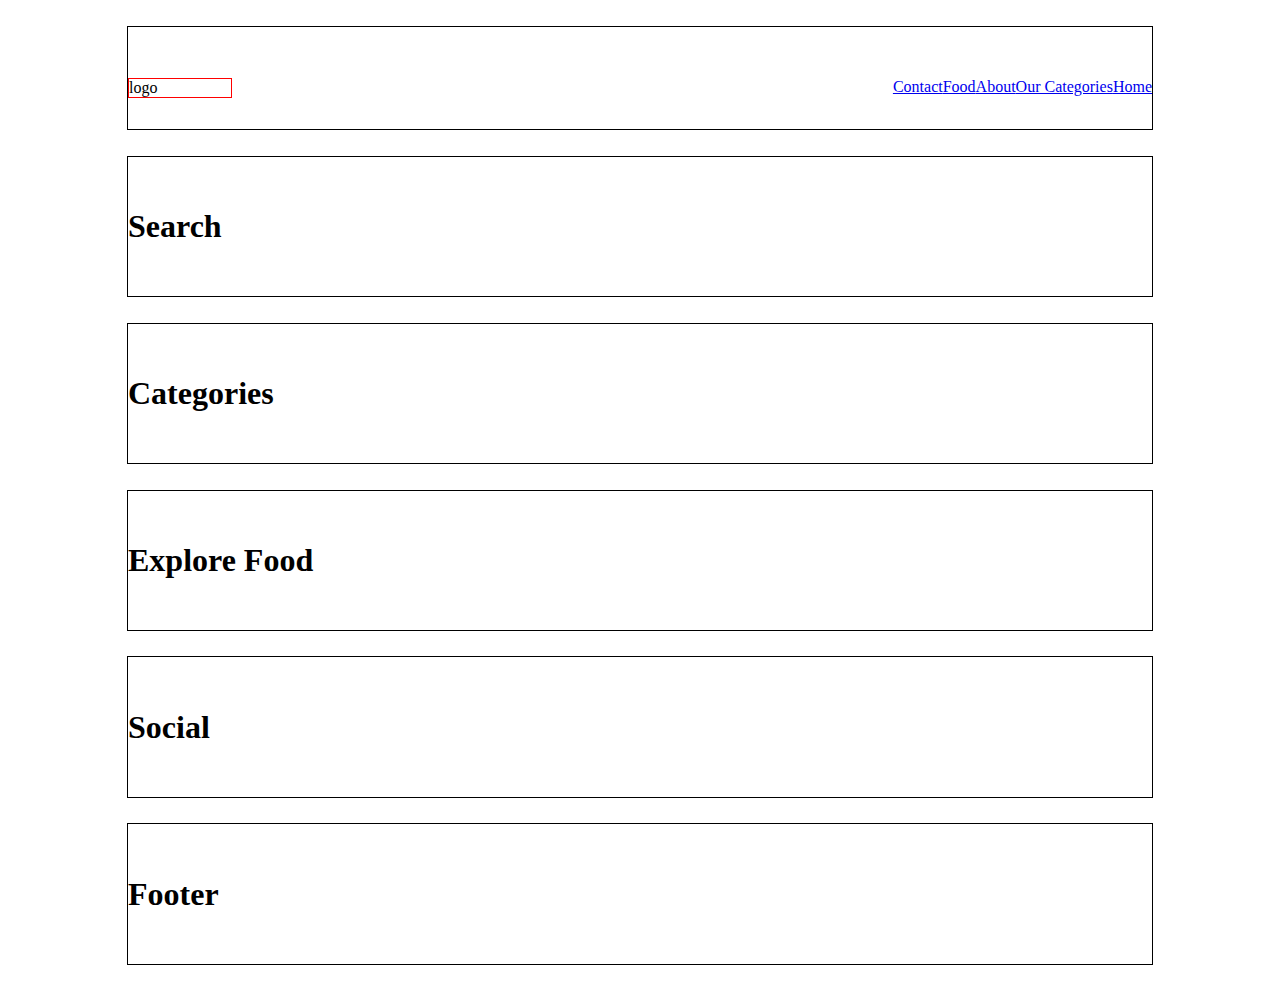
==== index.html @ f70dd281 "first commit" ====
<!DOCTYPE html>
<html lang="en">
<head>
    <meta charset="UTF-8">
    <meta http-equiv="X-UA-Compatible" content="IE=edge">
    <meta name="viewport" content="width=device-width, initial-scale=1.0">
    <link rel="stylesheet" href="css/style.css">
    <title>Hamro Sekuwa</title>
</head>
<body>
    <!--NavBarSection Begins Here-->
    <section class="navbar">
        <div class="container">
            <div class="logo">logo</div>
            <div class="menu">
                <ul>
                    <li><a href="#">Home</a></li>
                    <li><a href="#">Our Categories</a></li>
                    <li><a href="#">About</a></li>
                    <li><a href="#">Food</a></li>
                    <li><a href="#">Contact</a></li>
                </ul>
            </div>
        </div>
    </section>
    <!--NavBarSection Ends Here-->

    <!--Search Bar Begins Here-->
    <section class="search">
        <div class="container">
            <h1>Search</h1>
        </div>
    </section>
    <!--Search Ends Here-->

    <!--Categories Begins Here-->
    <section class="categories">
        <div class="container">
            <h1>Categories</h1>
        </div>
    </section>
    <!--Categories Ends Here-->

    <!--Explore Begins Here-->
    <section class="explore">
        <div class="container">
            <h1>Explore Food</h1>
        </div>
    </section>
    <!--Explore Ends Here-->

    <!--Social Begins Here-->
    <section class="social">
        <div class="container">
            <h1>Social</h1>
        </div>
    </section>
    <!--Social Ends Here-->

    <!--Footer Begins Here-->
    <section class="footer">
        <div class="container">
            <h1>Footer</h1>
        </div>
    </section>
    <!--Footer Ends Here-->

</body>
</html>
---- css/style.css ----
/*css for homepage*/
.container{
    border: 1px solid black;
    width: 80%;
    margin: 2% auto;
    padding: 4% 0;
}
*{
    margin: 0 0;
    padding: 0 0;
}
/*css for navbar*/
.logo{
    width: 10%;
    border: 1px solid red;
    float: left;
}
li{
    float: right;
}
.menu ul{
    list-style: none;
}
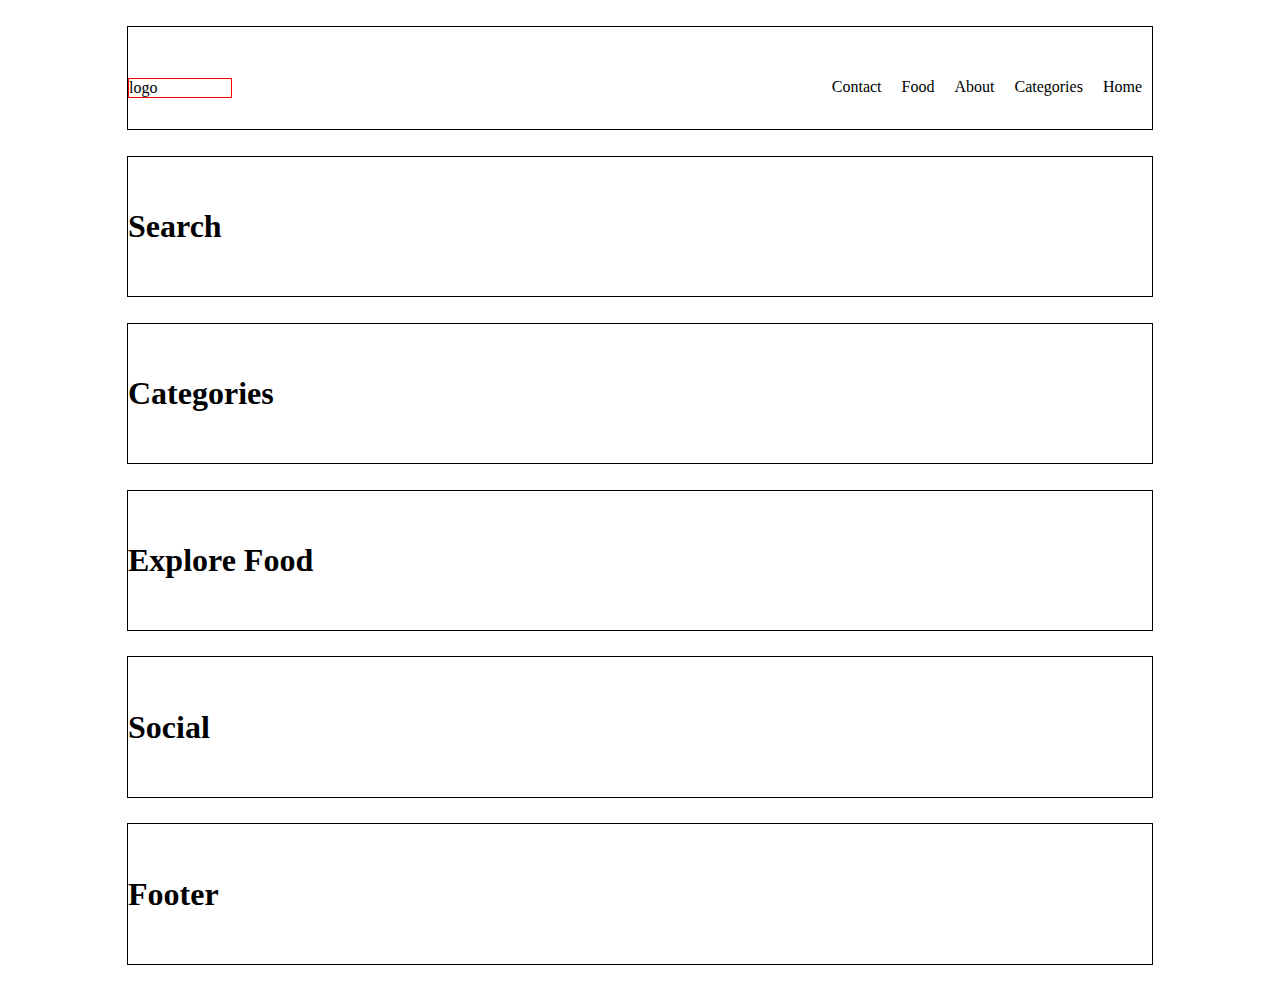
==== commit 2bef5e87: "logo added" ====
--- a/index.html
+++ b/index.html
@@ -15,7 +15,7 @@
             <div class="menu">
                 <ul>
                     <li><a href="#">Home</a></li>
-                    <li><a href="#">Our Categories</a></li>
+                    <li><a href="#">Categories</a></li>
                     <li><a href="#">About</a></li>
                     <li><a href="#">Food</a></li>
                     <li><a href="#">Contact</a></li>
--- a/css/style.css
+++ b/css/style.css
@@ -1,4 +1,4 @@
-/*css for homepage*/
+/*CSS for homepage*/
 .container{
     border: 1px solid black;
     width: 80%;
@@ -9,7 +9,7 @@
     margin: 0 0;
     padding: 0 0;
 }
-/*css for navbar*/
+/*CSS for navbar*/
 .logo{
     width: 10%;
     border: 1px solid red;
@@ -18,6 +18,12 @@
 li{
     float: right;
 }
+li a{
+    padding: 10px;
+	padding-top: 14px;
+	color: black;
+    text-decoration: none;
+}
 .menu ul{
-    list-style: none;
+    list-style-type: none;
 }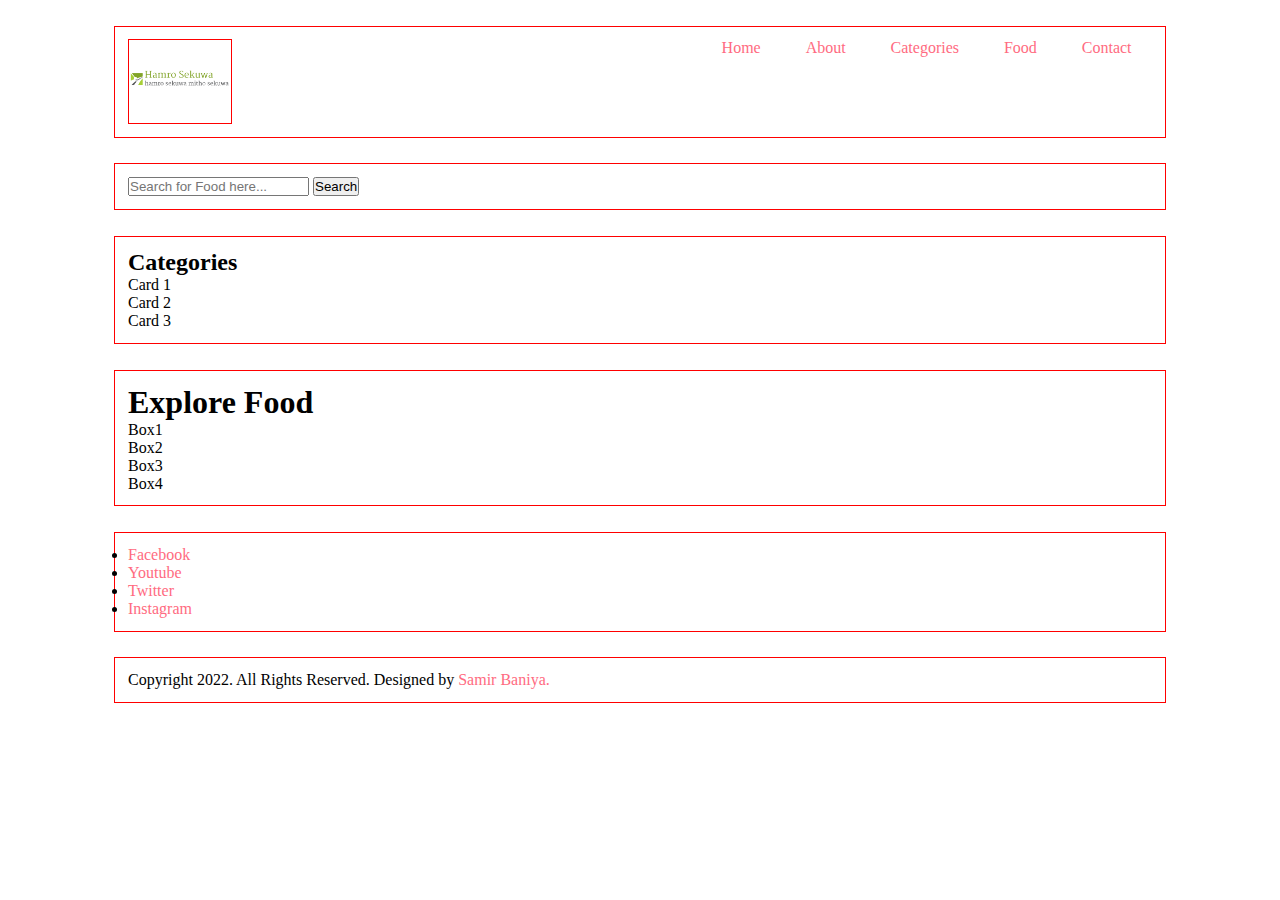
==== commit 2ac8b278: "logo added" ====
--- a/index.html
+++ b/index.html
@@ -1,26 +1,32 @@
 <!DOCTYPE html>
 <html lang="en">
+
 <head>
     <meta charset="UTF-8">
     <meta http-equiv="X-UA-Compatible" content="IE=edge">
     <meta name="viewport" content="width=device-width, initial-scale=1.0">
+
     <link rel="stylesheet" href="css/style.css">
     <title>Hamro Sekuwa</title>
 </head>
+
 <body>
     <!--NavBarSection Begins Here-->
     <section class="navbar">
         <div class="container">
-            <div class="logo">logo</div>
-            <div class="menu">
+            <div class="logo">
+                <img src="images/hamroSekuwaLogo.png" alt="HamroSekuwa" class="img-responsive">
+            </div>
+            <div class="menu text-right">
                 <ul>
                     <li><a href="#">Home</a></li>
+                    <li><a href="#">About</a></li>
                     <li><a href="#">Categories</a></li>
-                    <li><a href="#">About</a></li>
                     <li><a href="#">Food</a></li>
                     <li><a href="#">Contact</a></li>
                 </ul>
             </div>
+            <div class="clearfix"></div>
         </div>
     </section>
     <!--NavBarSection Ends Here-->
@@ -28,7 +34,10 @@
     <!--Search Bar Begins Here-->
     <section class="search">
         <div class="container">
-            <h1>Search</h1>
+            <form>
+                <input type="search" name="search" id="search" placeholder="Search for Food here...">
+                <input type="button" value="Search">
+            </form>
         </div>
     </section>
     <!--Search Ends Here-->
@@ -36,7 +45,20 @@
     <!--Categories Begins Here-->
     <section class="categories">
         <div class="container">
-            <h1>Categories</h1>
+            <h2>Categories</h2>
+
+            <div class="card">
+                Card 1
+            </div>
+
+            <div class="card">
+                Card 2
+            </div>
+
+            <div class="card">
+                Card 3
+            </div>
+
         </div>
     </section>
     <!--Categories Ends Here-->
@@ -45,6 +67,23 @@
     <section class="explore">
         <div class="container">
             <h1>Explore Food</h1>
+
+            <div class="box">
+                Box1
+            </div>
+
+
+            <div class="box">
+                Box2
+            </div>
+
+            <div class="box">
+                Box3
+            </div>
+
+            <div class="box">
+                Box4
+            </div>
         </div>
     </section>
     <!--Explore Ends Here-->
@@ -52,7 +91,12 @@
     <!--Social Begins Here-->
     <section class="social">
         <div class="container">
-            <h1>Social</h1>
+            <ul>
+                <li><a href="#" target=" _blank">Facebook</a></li>
+                <li><a href="#" target=" _blank">Youtube</a></li>
+                <li><a href="#" target=" _blank">Twitter</a></li>
+                <li><a href="#" target=" _blank">Instagram</a></li>
+            </ul>
         </div>
     </section>
     <!--Social Ends Here-->
@@ -60,10 +104,13 @@
     <!--Footer Begins Here-->
     <section class="footer">
         <div class="container">
-            <h1>Footer</h1>
+            <p>Copyright 2022. All Rights Reserved.
+                Designed by <a href="https://www.facebook.com/samir.baniya.104" target=" _blank">Samir Baniya.</a>
+            </p>
         </div>
     </section>
     <!--Footer Ends Here-->
 
 </body>
+
 </html>--- a/css/style.css
+++ b/css/style.css
@@ -1,29 +1,54 @@
 /*CSS for homepage*/
-.container{
-    border: 1px solid black;
+.container {
+    border: 1px solid red;
     width: 80%;
     margin: 2% auto;
-    padding: 4% 0;
+    padding: 1%;
 }
-*{
+
+* {
     margin: 0 0;
     padding: 0 0;
 }
+
+.img-responsive {
+    width: 100%;
+}
+
+.text-right {
+    text-align: right;
+}
+
+.text-left {
+    text-align: left;
+}
+
+.text-center {
+    text-align: center;
+}
+
+a {
+    text-decoration: none;
+    color: #ff6b81;
+}
+
+.clearfix {
+    clear: both;
+    float: none;
+}
+
 /*CSS for navbar*/
-.logo{
+.logo {
     width: 10%;
     border: 1px solid red;
     float: left;
 }
-li{
-    float: right;
+
+.menu ul {
+    list-style-type: none;
 }
-li a{
-    padding: 10px;
-	padding-top: 14px;
-	color: black;
-    text-decoration: none;
-}
-.menu ul{
-    list-style-type: none;
+
+.menu ul li {
+    display: inline;
+    padding: 2%;
 }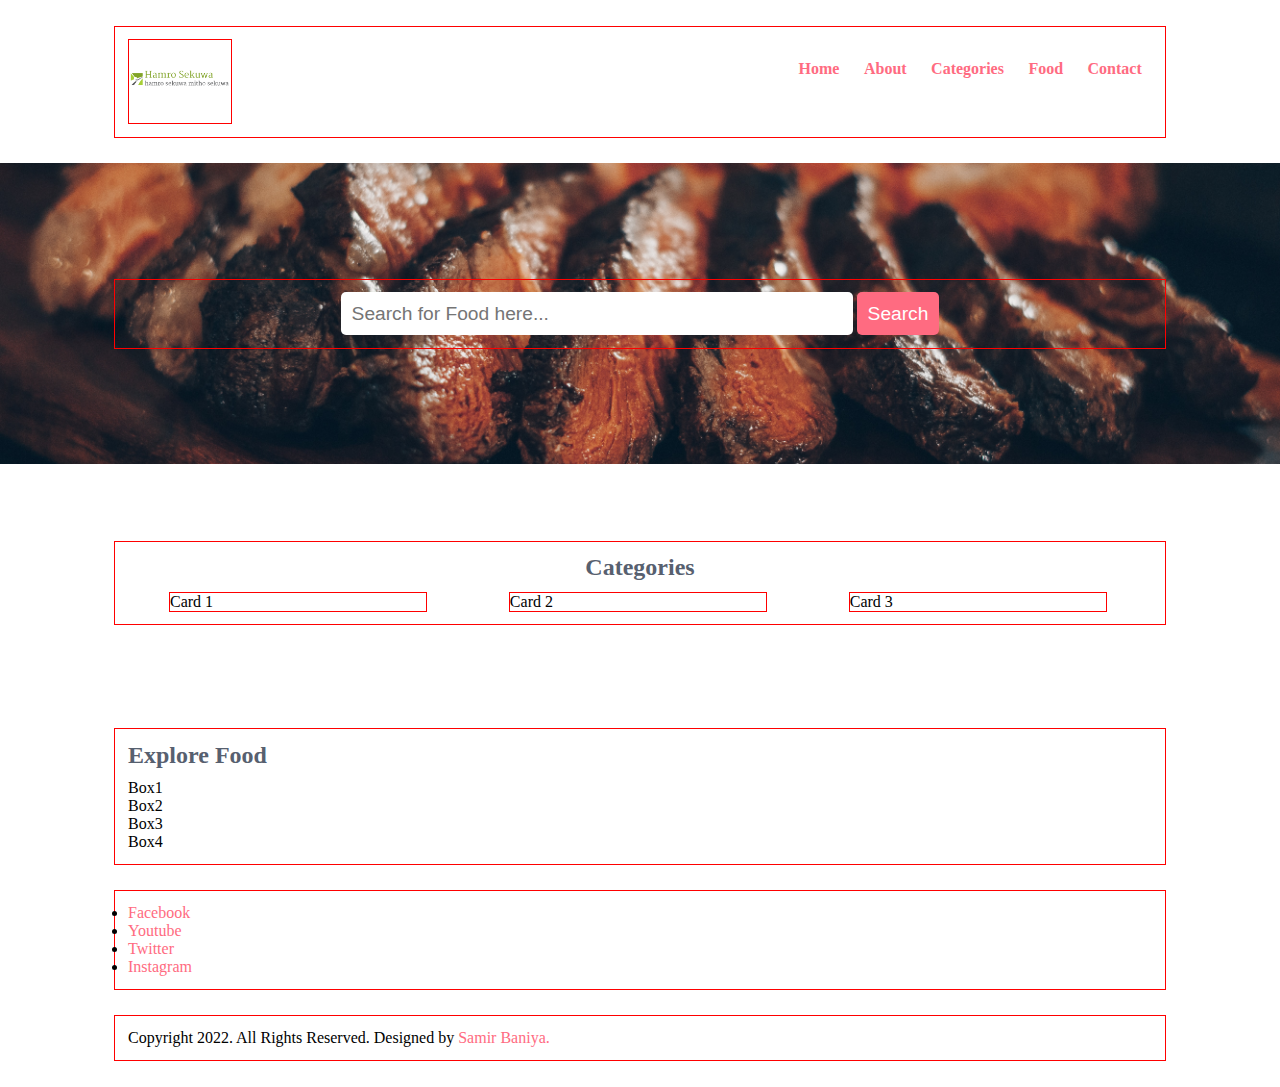
==== commit 626457d8: "bg for search" ====
--- a/index.html
+++ b/index.html
@@ -15,7 +15,7 @@
     <section class="navbar">
         <div class="container">
             <div class="logo">
-                <img src="images/hamroSekuwaLogo.png" alt="HamroSekuwa" class="img-responsive">
+                <img src="images/hamroSekuwaLogo.png" alt="HamroSekuwalogo" class="img-responsive">
             </div>
             <div class="menu text-right">
                 <ul>
@@ -32,11 +32,11 @@
     <!--NavBarSection Ends Here-->
 
     <!--Search Bar Begins Here-->
-    <section class="search">
+    <section class="search text-center">
         <div class="container">
             <form>
                 <input type="search" name="search" id="search" placeholder="Search for Food here...">
-                <input type="button" value="Search">
+                <input type="button" value="Search" class="btn btn-primary">
             </form>
         </div>
     </section>
@@ -45,7 +45,7 @@
     <!--Categories Begins Here-->
     <section class="categories">
         <div class="container">
-            <h2>Categories</h2>
+            <h2 class="text-center">Categories</h2>
 
             <div class="card">
                 Card 1
@@ -59,19 +59,19 @@
                 Card 3
             </div>
 
+            <div class="clearfix"></div>
         </div>
     </section>
     <!--Categories Ends Here-->
 
     <!--Explore Begins Here-->
-    <section class="explore">
+    <section class="food-menu">
         <div class="container">
-            <h1>Explore Food</h1>
+            <h2>Explore Food</h2>
 
             <div class="box">
                 Box1
             </div>
-
 
             <div class="box">
                 Box2
--- a/css/style.css
+++ b/css/style.css
@@ -1,4 +1,8 @@
-/*CSS for homepage*/
+/*
+Author : Samir Baniya
+Contact : samirbaniya500@gmail.com
+
+/*CSS for All*/
 .container {
     border: 1px solid red;
     width: 80%;
@@ -31,10 +35,29 @@
     text-decoration: none;
     color: #ff6b81;
 }
-
+a:hover {
+    color: #ff4757;
+}
 .clearfix {
     clear: both;
     float: none;
+}
+
+.btn{
+    font-size: 1.2rem;
+    border: none;
+    padding: none;
+    border-radius: 5px;
+}
+.btn-primary{
+    color: white;
+    padding: 1%;
+    background-color: #ff6b81;
+}
+
+h2{
+    color: #57606f;
+    margin-bottom: 1%;
 }
 
 /*CSS for navbar*/
@@ -44,11 +67,43 @@
     float: left;
 }
 
+.menu{
+    line-height: 60px;
+}
 .menu ul {
     list-style-type: none;
 }
 
 .menu ul li {
     display: inline;
-    padding: 2%;
+    padding: 0 1%;
+    font-weight: bold;
+}
+/*CSS ofor navbar*/
+
+/* css for search bar  */
+.search{
+    background-image: url(../images/searchBackg.jpg);
+    background-size: cover ;
+    background-repeat: no-repeat;
+    padding: 7% 0;
+    background-position: center;
+}
+
+.search input[type=search]{
+width: 50%;
+border: none;
+font-size: 1.2rem;
+border-radius: 5px;
+padding: 1%;
+}
+
+.categories{
+padding:4% 0;
+}
+.card{
+    border: 1px solid red;
+    width: 25%;
+    margin:0 4%;
+    float: left;
 }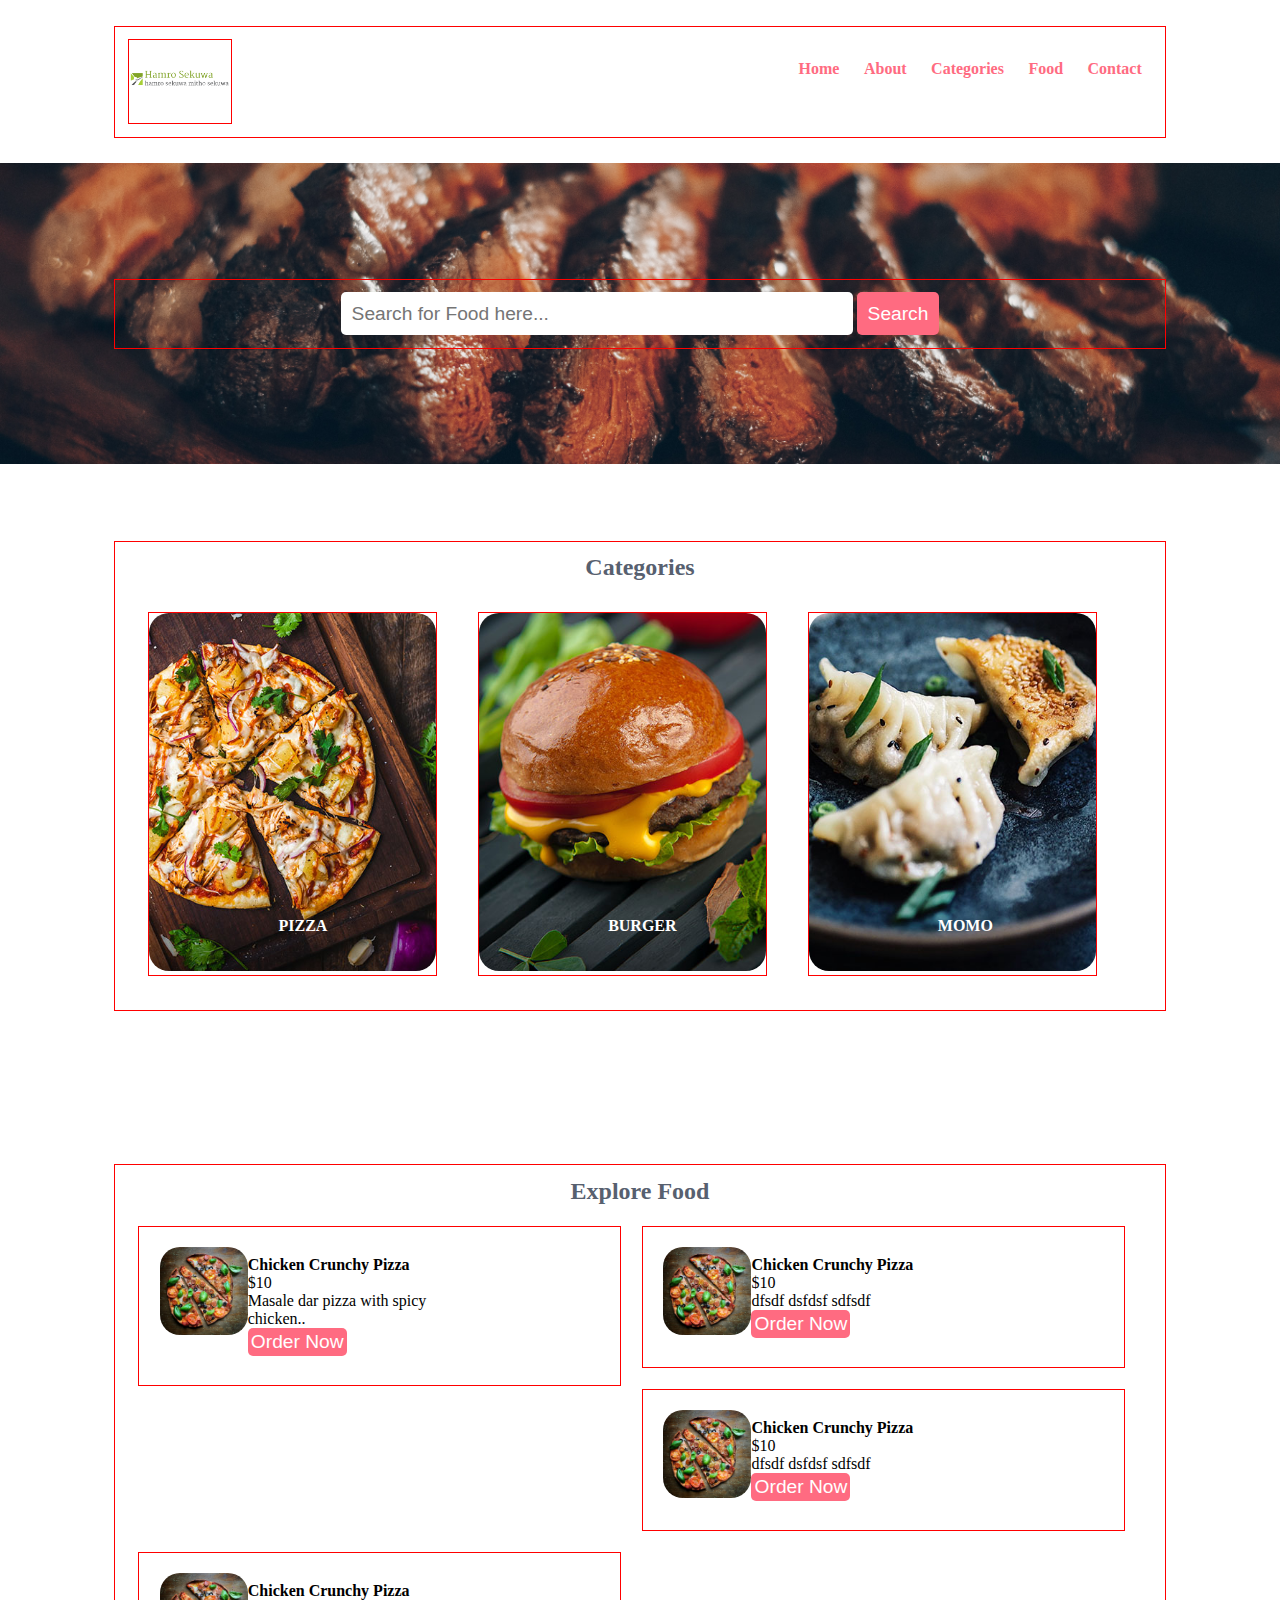
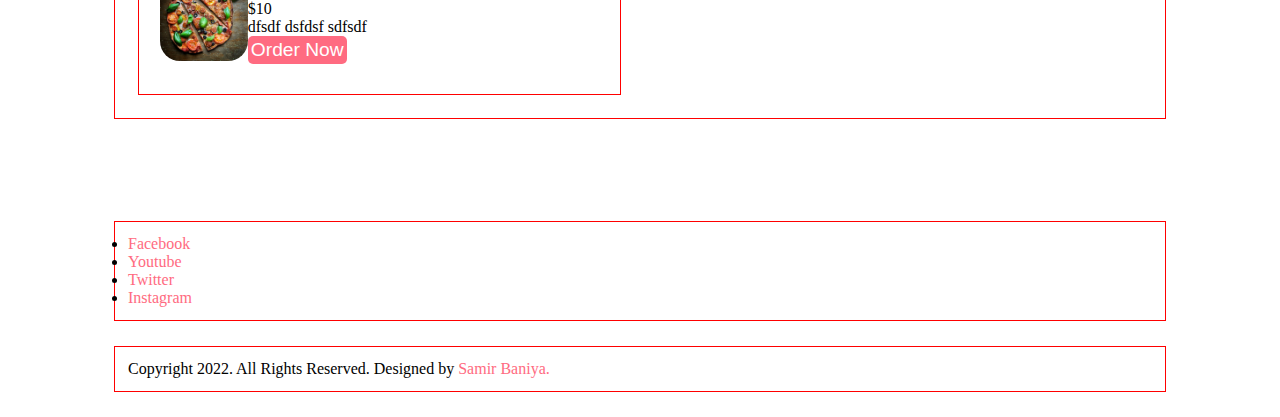
==== commit 7316987d: "card and box added" ====
--- a/index.html
+++ b/index.html
@@ -47,16 +47,19 @@
         <div class="container">
             <h2 class="text-center">Categories</h2>
 
-            <div class="card">
-                Card 1
+            <div class="card float-container">
+                <img src="images/pizza.jpg" alt="pizza" class="img-responsive img-rounded">
+                <h3 class="float-text text-white">PIZZA</h3>
             </div>
 
-            <div class="card">
-                Card 2
+            <div class="card float-container">
+                <img src="images/burger.jpg" alt="burger" class="img-responsive img-rounded">
+                <h3 class="float-text text-white">BURGER</h3>
             </div>
 
-            <div class="card">
-                Card 3
+            <div class="card float-container">
+                <img src="images/momo.jpg" alt="momo" class="img-responsive img-rounded">
+                <h3 class="float-text text-white">MOMO</h3>
             </div>
 
             <div class="clearfix"></div>
@@ -67,23 +70,56 @@
     <!--Explore Begins Here-->
     <section class="food-menu">
         <div class="container">
-            <h2>Explore Food</h2>
+            <h2 class="text-center">Explore Food</h2>
 
             <div class="box">
-                Box1
+                <div class="box-img">
+                    <img src="images/menu-pizza.jpg" alt="Menu Pizza" class="img-responsive img-rounded">
+                </div>
+                <div class="box-desc">
+                    <h3>Chicken Crunchy Pizza</h3>
+                    <p class="item-price">$10</p>
+                    <p class="item-desc">Masale dar pizza with spicy chicken..</p>
+                    <button class="btn btn-primary">Order Now</button>
+                </div>
             </div>
 
             <div class="box">
-                Box2
+                <div class="box-img">
+                    <img src="images/menu-pizza.jpg" alt="Menu Pizza" class="img-responsive img-rounded">
+                </div>
+                <div class="box-desc">
+                    <h3>Chicken Crunchy Pizza</h3>
+                    <p class="item-price">$10</p>
+                    <p class="item-desc">dfsdf dsfdsf sdfsdf</p>
+                    <button class="btn btn-primary">Order Now</button>
+                </div>
             </div>
 
             <div class="box">
-                Box3
+                <div class="box-img">
+                    <img src="images/menu-pizza.jpg" alt="Menu Pizza" class="img-responsive img-rounded">
+                </div>
+                <div class="box-desc">
+                    <h3>Chicken Crunchy Pizza</h3>
+                    <p class="item-price">$10</p>
+                    <p class="item-desc">dfsdf dsfdsf sdfsdf</p>
+                    <button class="btn btn-primary">Order Now</button>
+                </div>
             </div>
 
             <div class="box">
-                Box4
+                <div class="box-img">
+                    <img src="images/menu-pizza.jpg" alt="Menu Pizza" class="img-responsive img-rounded">
+                </div>
+                <div class="box-desc">
+                    <h3>Chicken Crunchy Pizza</h3>
+                    <p class="item-price">$10</p>
+                    <p class="item-desc">dfsdf dsfdsf sdfsdf</p>
+                    <button class="btn btn-primary">Order Now</button>
+                </div>
             </div>
+            <div class="clearfix"></div>
         </div>
     </section>
     <!--Explore Ends Here-->
--- a/css/style.css
+++ b/css/style.css
@@ -19,6 +19,10 @@
     width: 100%;
 }
 
+.img-rounded{
+    border-radius: 20px;
+}
+
 .text-right {
     text-align: right;
 }
@@ -31,6 +35,9 @@
     text-align: center;
 }
 
+.text-white{
+    color: white;
+}
 a {
     text-decoration: none;
     color: #ff6b81;
@@ -46,18 +53,20 @@
 .btn{
     font-size: 1.2rem;
     border: none;
-    padding: none;
+    padding: 1%;
     border-radius: 5px;
 }
 .btn-primary{
     color: white;
-    padding: 1%;
     background-color: #ff6b81;
 }
 
 h2{
     color: #57606f;
     margin-bottom: 1%;
+}
+h3{
+    font-size: 1rem;
 }
 
 /*CSS for navbar*/
@@ -103,7 +112,36 @@
 }
 .card{
     border: 1px solid red;
-    width: 25%;
-    margin:0 4%;
+    width: 28%;
+    margin:2%;
     float: left;
-}+}
+
+.float-container{
+    position: relative;
+}
+.float-text{
+    position: absolute;
+    left: 45%;
+    bottom: 40px;
+}
+
+/* CSS for food menu */
+.food-menu{
+    padding: 4% 0;
+}
+.box{
+    width: 43%;
+    float: left;
+    border: 1px solid red;
+    padding: 2%;
+    margin: 1%;
+}
+.box-img{
+    width: 20%;
+    float: left;
+}
+.box-desc{
+    width: 70%;
+    margin: 2%;
+}
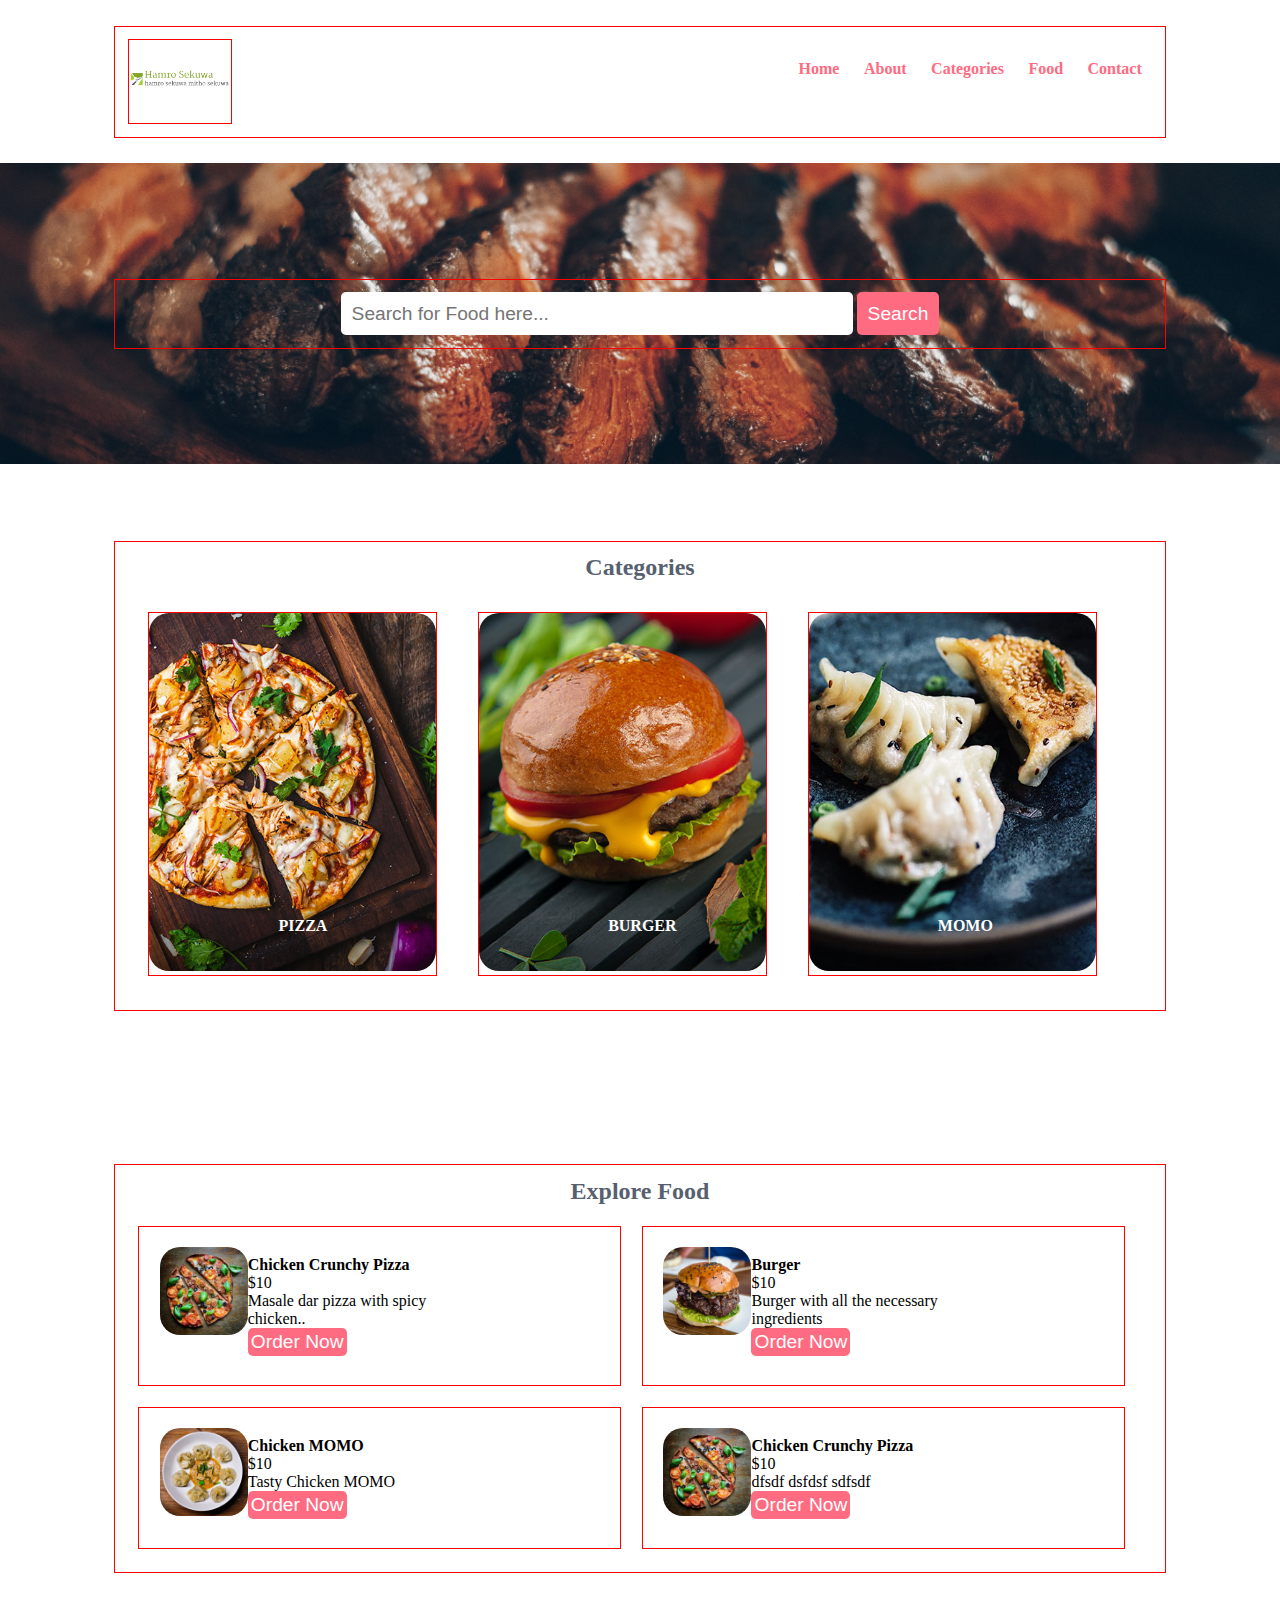
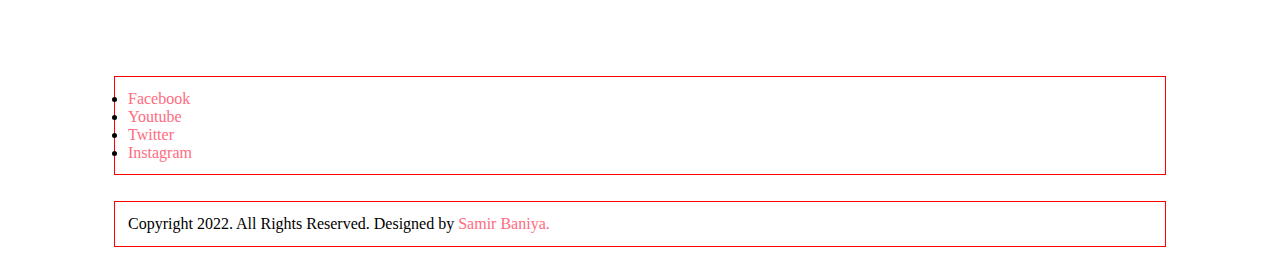
==== commit d8f9b378: "menu box" ====
--- a/index.html
+++ b/index.html
@@ -86,24 +86,24 @@
 
             <div class="box">
                 <div class="box-img">
-                    <img src="images/menu-pizza.jpg" alt="Menu Pizza" class="img-responsive img-rounded">
+                    <img src="images/menu-burger.jpg" alt="Menu Burger" class="img-responsive img-rounded">
                 </div>
                 <div class="box-desc">
-                    <h3>Chicken Crunchy Pizza</h3>
+                    <h3>Burger</h3>
                     <p class="item-price">$10</p>
-                    <p class="item-desc">dfsdf dsfdsf sdfsdf</p>
+                    <p class="item-desc">Burger with all the necessary ingredients</p>
                     <button class="btn btn-primary">Order Now</button>
                 </div>
             </div>
 
             <div class="box">
                 <div class="box-img">
-                    <img src="images/menu-pizza.jpg" alt="Menu Pizza" class="img-responsive img-rounded">
+                    <img src="images/menu-momo.jpg" alt="Menu MOMO" class="img-responsive img-rounded">
                 </div>
                 <div class="box-desc">
-                    <h3>Chicken Crunchy Pizza</h3>
+                    <h3>Chicken MOMO</h3>
                     <p class="item-price">$10</p>
-                    <p class="item-desc">dfsdf dsfdsf sdfsdf</p>
+                    <p class="item-desc">Tasty Chicken MOMO</p>
                     <button class="btn btn-primary">Order Now</button>
                 </div>
             </div>
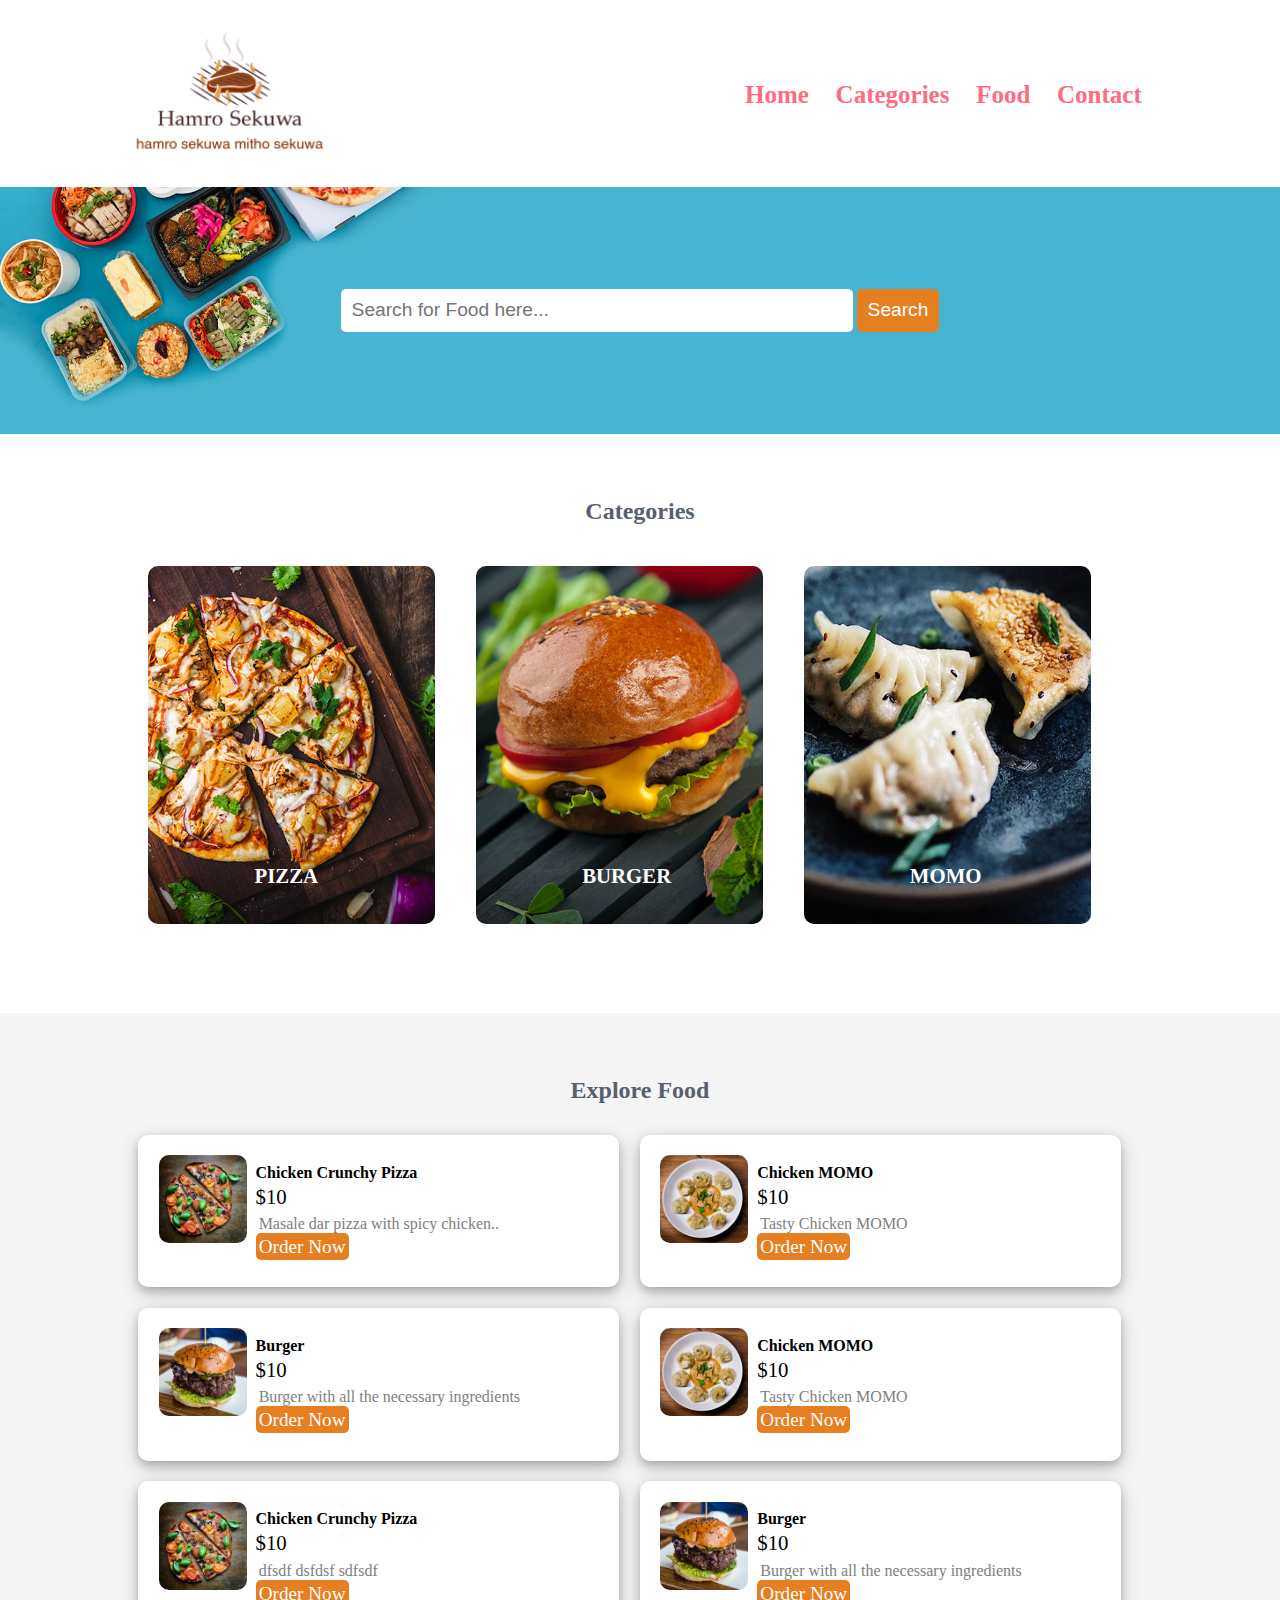
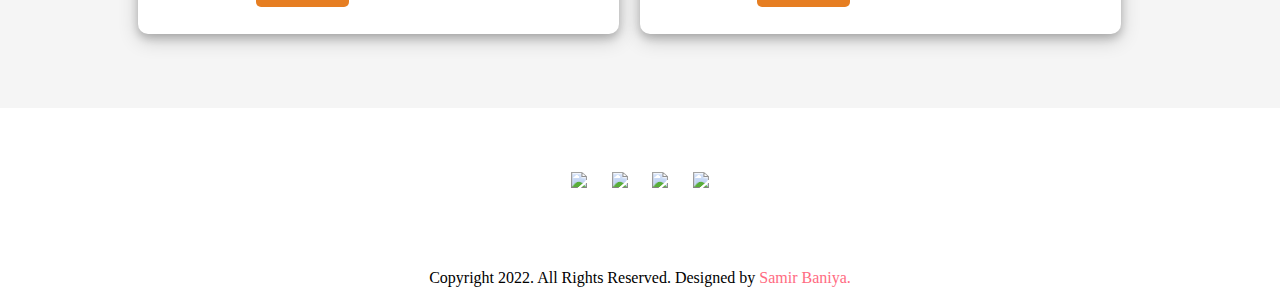
==== commit 885918ea: "added contact" ====
--- a/index.html
+++ b/index.html
@@ -15,15 +15,14 @@
     <section class="navbar">
         <div class="container">
             <div class="logo">
-                <img src="images/hamroSekuwaLogo.png" alt="HamroSekuwalogo" class="img-responsive">
+                <img src="images/HamroSekuwaLogo1.png" alt="HamroSekuwalogo" class="img-responsive">
             </div>
             <div class="menu text-right">
                 <ul>
-                    <li><a href="#">Home</a></li>
-                    <li><a href="#">About</a></li>
-                    <li><a href="#">Categories</a></li>
-                    <li><a href="#">Food</a></li>
-                    <li><a href="#">Contact</a></li>
+                    <li><a href="index.html">Home</a></li>
+                    <li><a href="Categories.html">Categories</a></li>
+                    <li><a href="Food.html">Food</a></li>
+                    <li><a href="Contact.html">Contact</a></li>
                 </ul>
             </div>
             <div class="clearfix"></div>
@@ -47,20 +46,26 @@
         <div class="container">
             <h2 class="text-center">Categories</h2>
 
-            <div class="card float-container">
-                <img src="images/pizza.jpg" alt="pizza" class="img-responsive img-rounded">
-                <h3 class="float-text text-white">PIZZA</h3>
-            </div>
+            <a href="#">
+                <div class="card float-container">
+                    <img src="images/pizza.jpg" alt="pizza" class="img-responsive img-rounded">
+                    <h3 class="float-text text-white">PIZZA</h3>
+                </div>
+            </a>
 
-            <div class="card float-container">
-                <img src="images/burger.jpg" alt="burger" class="img-responsive img-rounded">
-                <h3 class="float-text text-white">BURGER</h3>
-            </div>
+            <a href="#">
+                <div class="card float-container">
+                    <img src="images/burger.jpg" alt="burger" class="img-responsive img-rounded">
+                    <h3 class="float-text text-white">BURGER</h3>
+                </div>
+            </a>
 
-            <div class="card float-container">
-                <img src="images/momo.jpg" alt="momo" class="img-responsive img-rounded">
-                <h3 class="float-text text-white">MOMO</h3>
-            </div>
+            <a href="#">
+                <div class="card float-container">
+                    <img src="images/momo.jpg" alt="momo" class="img-responsive img-rounded">
+                    <h3 class="float-text text-white">MOMO</h3>
+                </div>
+            </a>
 
             <div class="clearfix"></div>
         </div>
@@ -77,10 +82,22 @@
                     <img src="images/menu-pizza.jpg" alt="Menu Pizza" class="img-responsive img-rounded">
                 </div>
                 <div class="box-desc">
-                    <h3>Chicken Crunchy Pizza</h3>
+                    <h4>Chicken Crunchy Pizza</h4>
                     <p class="item-price">$10</p>
                     <p class="item-desc">Masale dar pizza with spicy chicken..</p>
-                    <button class="btn btn-primary">Order Now</button>
+                    <a href="#" class="btn btn-primary">Order Now</a>
+                </div>
+            </div>
+
+            <div class="box">
+                <div class="box-img">
+                    <img src="images/menu-momo.jpg" alt="Menu MOMO" class="img-responsive img-rounded">
+                </div>
+                <div class="box-desc">
+                    <h4>Chicken MOMO</h4>
+                    <p class="item-price">$10</p>
+                    <p class="item-desc">Tasty Chicken MOMO</p>
+                    <a href="#" class="btn btn-primary">Order Now</a>
                 </div>
             </div>
 
@@ -89,10 +106,10 @@
                     <img src="images/menu-burger.jpg" alt="Menu Burger" class="img-responsive img-rounded">
                 </div>
                 <div class="box-desc">
-                    <h3>Burger</h3>
+                    <h4>Burger</h4>
                     <p class="item-price">$10</p>
                     <p class="item-desc">Burger with all the necessary ingredients</p>
-                    <button class="btn btn-primary">Order Now</button>
+                    <a href="#" class="btn btn-primary">Order Now</a>
                 </div>
             </div>
 
@@ -101,10 +118,10 @@
                     <img src="images/menu-momo.jpg" alt="Menu MOMO" class="img-responsive img-rounded">
                 </div>
                 <div class="box-desc">
-                    <h3>Chicken MOMO</h3>
+                    <h4>Chicken MOMO</h4>
                     <p class="item-price">$10</p>
                     <p class="item-desc">Tasty Chicken MOMO</p>
-                    <button class="btn btn-primary">Order Now</button>
+                    <a href="#" class="btn btn-primary">Order Now</a>
                 </div>
             </div>
 
@@ -113,10 +130,22 @@
                     <img src="images/menu-pizza.jpg" alt="Menu Pizza" class="img-responsive img-rounded">
                 </div>
                 <div class="box-desc">
-                    <h3>Chicken Crunchy Pizza</h3>
+                    <h4>Chicken Crunchy Pizza</h4>
                     <p class="item-price">$10</p>
                     <p class="item-desc">dfsdf dsfdsf sdfsdf</p>
-                    <button class="btn btn-primary">Order Now</button>
+                    <a href="#" class="btn btn-primary">Order Now</a>
+                </div>
+            </div>
+
+            <div class="box">
+                <div class="box-img">
+                    <img src="images/menu-burger.jpg" alt="Menu Burger" class="img-responsive img-rounded">
+                </div>
+                <div class="box-desc">
+                    <h4>Burger</h4>
+                    <p class="item-price">$10</p>
+                    <p class="item-desc">Burger with all the necessary ingredients</p>
+                    <a href="#" class="btn btn-primary">Order Now</a>
                 </div>
             </div>
             <div class="clearfix"></div>
@@ -125,20 +154,36 @@
     <!--Explore Ends Here-->
 
     <!--Social Begins Here-->
-    <section class="social">
+    <section class="social text-center">
         <div class="container">
             <ul>
-                <li><a href="#" target=" _blank">Facebook</a></li>
-                <li><a href="#" target=" _blank">Youtube</a></li>
-                <li><a href="#" target=" _blank">Twitter</a></li>
-                <li><a href="#" target=" _blank">Instagram</a></li>
+                <li>
+                    <a href="https://www.facebook.com/samir.baniya.104" target=" _blank">
+                        <img class="fb-img" src="https://img.icons8.com/fluency/48/000000/facebook-new.png"/>
+                    </a>
+                </li>
+                <li>
+                    <a href="https://www.youtube.com/channel/UCOavj2A6g98P4t_ImSCI_5Q" target=" _blank">
+                        <img class="yt-img" src="https://img.icons8.com/fluency/48/000000/youtube-play.png"/>
+                    </a>
+                </li>
+                <li> 
+                    <a href="#">
+                        <img class="twit-img" src="https://img.icons8.com/fluency/48/000000/twitter.png"/>
+                    </a>
+                </li>
+                <li>
+                    <a href="https://www.instagram.com/samir_baniya_/" target=" _blank">
+                        <img class="insta-img" src="https://img.icons8.com/fluency/48/000000/instagram-new.png"/>
+                    </a>
+                </li>
             </ul>
         </div>
     </section>
     <!--Social Ends Here-->
 
     <!--Footer Begins Here-->
-    <section class="footer">
+    <section class="footer text-center">
         <div class="container">
             <p>Copyright 2022. All Rights Reserved.
                 Designed by <a href="https://www.facebook.com/samir.baniya.104" target=" _blank">Samir Baniya.</a>
--- a/css/style.css
+++ b/css/style.css
@@ -4,9 +4,8 @@
 
 /*CSS for All*/
 .container {
-    border: 1px solid red;
     width: 80%;
-    margin: 2% auto;
+    margin: 0 auto;
     padding: 1%;
 }
 
@@ -20,7 +19,7 @@
 }
 
 .img-rounded{
-    border-radius: 20px;
+    border-radius: 10px;
 }
 
 .text-right {
@@ -58,26 +57,30 @@
 }
 .btn-primary{
     color: white;
-    background-color: #ff6b81;
+    background-color: #e67e22;
+}
+.btn-primary:hover{
+    color: white;
+    background-color: #d35400;
 }
 
 h2{
     color: #57606f;
-    margin-bottom: 1%;
+    margin-bottom: 2%;
 }
 h3{
-    font-size: 1rem;
+    font-size: 1.3rem;
 }
 
 /*CSS for navbar*/
 .logo {
-    width: 10%;
-    border: 1px solid red;
+    width: 20%;
     float: left;
 }
 
 .menu{
-    line-height: 60px;
+    margin-top: 68px;
+    font-size: 25px;
 }
 .menu ul {
     list-style-type: none;
@@ -92,7 +95,7 @@
 
 /* css for search bar  */
 .search{
-    background-image: url(../images/searchBackg.jpg);
+    background-image: url(../images/bg.jpg);
     background-size: cover ;
     background-repeat: no-repeat;
     padding: 7% 0;
@@ -111,10 +114,13 @@
 padding:4% 0;
 }
 .card{
-    border: 1px solid red;
     width: 28%;
     margin:2%;
     float: left;
+    transition: 0.8s;
+}
+.card:hover{
+    transform: scale(1.08);
 }
 
 .float-container{
@@ -122,20 +128,28 @@
 }
 .float-text{
     position: absolute;
-    left: 45%;
+    left: 37%;
     bottom: 40px;
 }
 
 /* CSS for food menu */
 .food-menu{
     padding: 4% 0;
+    background: whitesmoke;
 }
 .box{
     width: 43%;
     float: left;
-    border: 1px solid red;
     padding: 2%;
     margin: 1%;
+    background: white;
+    border-radius: 10px;
+    box-shadow: 0 4px 8px 0 rgba(0, 0, 0, 0.2), 0 6px 20px 0 rgba(0, 0, 0, 0.19);
+}
+
+.box:hover{
+    transition: 1s;
+    transform: scale(1.05);
 }
 .box-img{
     width: 20%;
@@ -143,5 +157,133 @@
 }
 .box-desc{
     width: 70%;
+    float: left;
     margin: 2%;
 }
+.item-price{
+    font-size: 1.3rem;
+    padding: 1% 0;
+}
+.item-desc{
+    font-size: 1rem;
+    padding: 1%;
+    color: gray;
+    padding-bottom: 1%;
+}
+.social{
+    padding: 4% 0;
+}
+.social ul{
+    list-style-type: none;
+}
+.social ul li{
+    display: inline;
+    padding: 0 1%;
+}
+
+
+.fb-img:hover{
+    background-color: #0680dd;
+    border-radius: 10px;
+}
+
+.yt-img:hover{
+    background-color: #ea2f3e;
+    border-radius: 5px;
+}
+
+.twit-img:hover{
+    background-color: rgb(131 202 245 / 1);
+    border-radius: 10px;
+}
+
+.insta-img:hover{
+    background-color: #ea496a;
+    border-radius: 10px;
+}
+.contact-heading{
+    padding:3% 0;
+}
+.form-horizontal{
+    width: 60%;
+    margin: 4% auto;
+    padding: 1%;
+    background-color: whitesmoke;
+    box-shadow: 0 4px 8px 0 rgba(0, 0, 0, 0.2), 0 6px 20px 0 rgba(0, 0, 0, 0.19);
+}
+
+.form-horizontal label{
+    width: 100%;
+    padding: 10% 0;
+    margin: 14% 0;
+    font-size: 1.2rem;
+    font-weight: bold;
+}
+.form-control{
+    border: none;
+    width: 98%;
+    font-size: 1.5rem;
+    border-radius: 5px;
+    padding: 1%;
+    margin: 1% auto;
+}
+.form-horizontal button{
+    width: 50%;
+    margin-left: 26%;
+    margin-top: 2%;
+}
+
+/* Responsive or Mobile Devices */
+@media screen and (max-width: 728px) {
+    .logo{
+        width: 80%;
+        float: none;
+        padding: 1% 0;
+        left: 40%;
+    }
+    .menu{
+        width: 100%;
+        font-size: 1rem;
+        float: none;
+        text-align: center!important;
+        font-weight: unset;
+    }
+    .box{
+        width: 90%;
+        padding: 4%;
+        margin-bottom: 15px;
+    }
+
+    .h2{
+        padding: 10% 0;
+    }
+    .search{
+        padding: 10% 0;
+    }
+    .search input[type=search]{
+        width: 90%;
+        padding: 2% 0;
+        margin: 4% 0;
+        font-size: 1rem;
+        line-height: 10px;
+    }
+    .btn{
+        width: 90%;
+    }
+    .categories{
+        padding: 10% 0;
+    }
+    .card{
+        width: 90%;
+        padding: 0 5%;
+    }
+    .float-text{
+        left: 40%;
+    }
+    .food-menu{
+        padding: 10% 0;
+    }
+    .social{
+        padding: 10% 0;
+    }
+}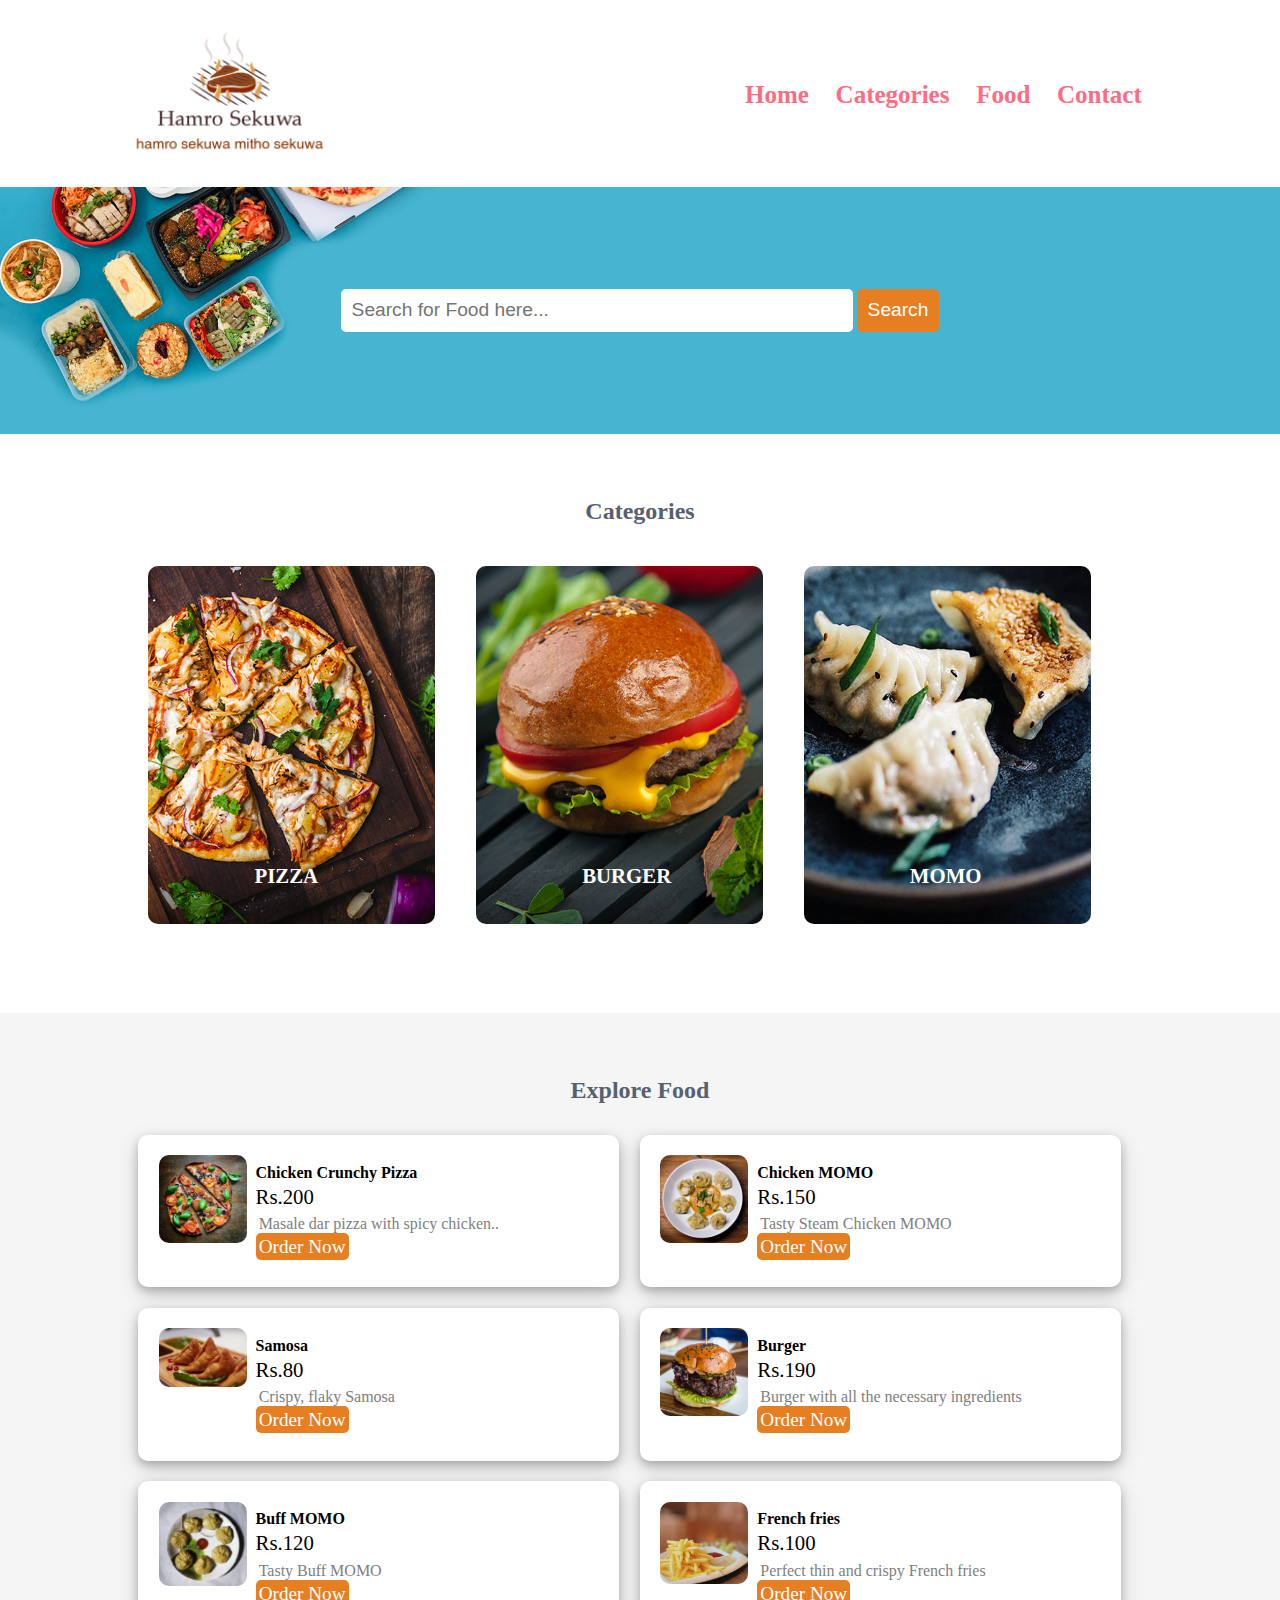
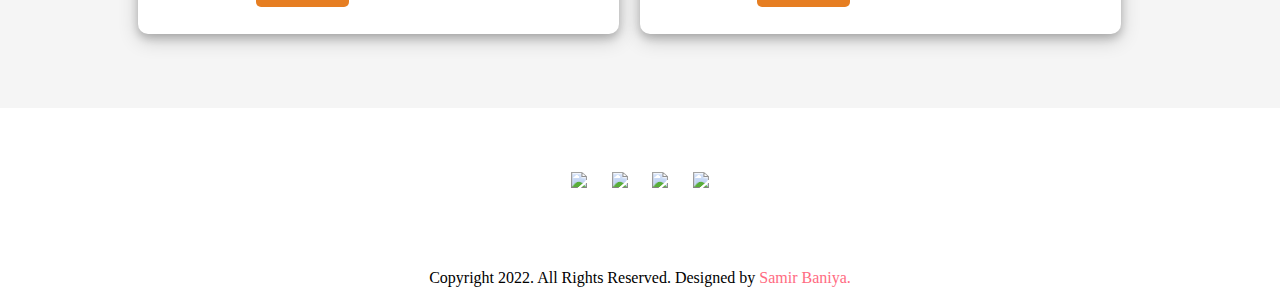
==== commit f9b14755: "hamrosekuwa" ====
--- a/index.html
+++ b/index.html
@@ -83,9 +83,9 @@
                 </div>
                 <div class="box-desc">
                     <h4>Chicken Crunchy Pizza</h4>
-                    <p class="item-price">$10</p>
+                    <p class="item-price">Rs.200</p>
                     <p class="item-desc">Masale dar pizza with spicy chicken..</p>
-                    <a href="#" class="btn btn-primary">Order Now</a>
+                    <a href="Order.html" class="btn btn-primary">Order Now</a>
                 </div>
             </div>
 
@@ -95,9 +95,21 @@
                 </div>
                 <div class="box-desc">
                     <h4>Chicken MOMO</h4>
-                    <p class="item-price">$10</p>
-                    <p class="item-desc">Tasty Chicken MOMO</p>
-                    <a href="#" class="btn btn-primary">Order Now</a>
+                    <p class="item-price">Rs.150</p>
+                    <p class="item-desc">Tasty Steam Chicken MOMO</p>
+                    <a href="Order.html" class="btn btn-primary">Order Now</a>
+                </div>
+            </div>
+
+            <div class="box">
+                <div class="box-img">
+                    <img src="images/samosa.jpg" alt="Samosa" class="img-responsive img-rounded">
+                </div>
+                <div class="box-desc">
+                    <h4>Samosa</h4>
+                    <p class="item-price">Rs.80</p>
+                    <p class="item-desc">Crispy, flaky Samosa</p>
+                    <a href="Order.html" class="btn btn-primary">Order Now</a>
                 </div>
             </div>
 
@@ -107,45 +119,33 @@
                 </div>
                 <div class="box-desc">
                     <h4>Burger</h4>
-                    <p class="item-price">$10</p>
+                    <p class="item-price">Rs.190</p>
                     <p class="item-desc">Burger with all the necessary ingredients</p>
-                    <a href="#" class="btn btn-primary">Order Now</a>
+                    <a href="Order.html" class="btn btn-primary">Order Now</a>
                 </div>
             </div>
 
             <div class="box">
                 <div class="box-img">
-                    <img src="images/menu-momo.jpg" alt="Menu MOMO" class="img-responsive img-rounded">
+                    <img src="images/buff momo.jpg" alt="Menu Buff MOMO" class="img-responsive img-rounded">
                 </div>
                 <div class="box-desc">
-                    <h4>Chicken MOMO</h4>
-                    <p class="item-price">$10</p>
-                    <p class="item-desc">Tasty Chicken MOMO</p>
-                    <a href="#" class="btn btn-primary">Order Now</a>
+                    <h4>Buff MOMO</h4>
+                    <p class="item-price">Rs.120</p>
+                    <p class="item-desc">Tasty Buff MOMO</p>
+                    <a href="Order.html" class="btn btn-primary">Order Now</a>
                 </div>
             </div>
 
             <div class="box">
                 <div class="box-img">
-                    <img src="images/menu-pizza.jpg" alt="Menu Pizza" class="img-responsive img-rounded">
+                    <img src="images/french fries.jpg" alt="French fries" class="img-responsive img-rounded">
                 </div>
                 <div class="box-desc">
-                    <h4>Chicken Crunchy Pizza</h4>
-                    <p class="item-price">$10</p>
-                    <p class="item-desc">dfsdf dsfdsf sdfsdf</p>
-                    <a href="#" class="btn btn-primary">Order Now</a>
-                </div>
-            </div>
-
-            <div class="box">
-                <div class="box-img">
-                    <img src="images/menu-burger.jpg" alt="Menu Burger" class="img-responsive img-rounded">
-                </div>
-                <div class="box-desc">
-                    <h4>Burger</h4>
-                    <p class="item-price">$10</p>
-                    <p class="item-desc">Burger with all the necessary ingredients</p>
-                    <a href="#" class="btn btn-primary">Order Now</a>
+                    <h4>French fries</h4>
+                    <p class="item-price">Rs.100</p>
+                    <p class="item-desc">Perfect thin and crispy French fries</p>
+                    <a href="Order.html" class="btn btn-primary">Order Now</a>
                 </div>
             </div>
             <div class="clearfix"></div>
--- a/css/style.css
+++ b/css/style.css
@@ -110,6 +110,7 @@
 padding: 1%;
 }
 
+/*css for categories*/
 .categories{
 padding:4% 0;
 }
@@ -121,6 +122,10 @@
 }
 .card:hover{
     transform: scale(1.08);
+}
+
+.container .card img:hover{
+    border: 4px solid rgb(67, 159, 196);
 }
 
 .float-container{
@@ -207,7 +212,8 @@
 .form-horizontal{
     width: 60%;
     margin: 4% auto;
-    padding: 1%;
+    padding: 4%;
+    border-radius: 15px;
     background-color: whitesmoke;
     box-shadow: 0 4px 8px 0 rgba(0, 0, 0, 0.2), 0 6px 20px 0 rgba(0, 0, 0, 0.19);
 }
@@ -229,10 +235,18 @@
 }
 .form-horizontal button{
     width: 50%;
-    margin-left: 26%;
+    /* margin-left: 26%; */
     margin-top: 2%;
 }
-
+fieldset{
+    border: 1px solid blue;
+    border-radius: 10px;
+    padding: 2%;
+    margin: 2% 0;
+}
+fieldset .btn{
+    margin-left: 24%;
+}
 /* Responsive or Mobile Devices */
 @media screen and (max-width: 728px) {
     .logo{
